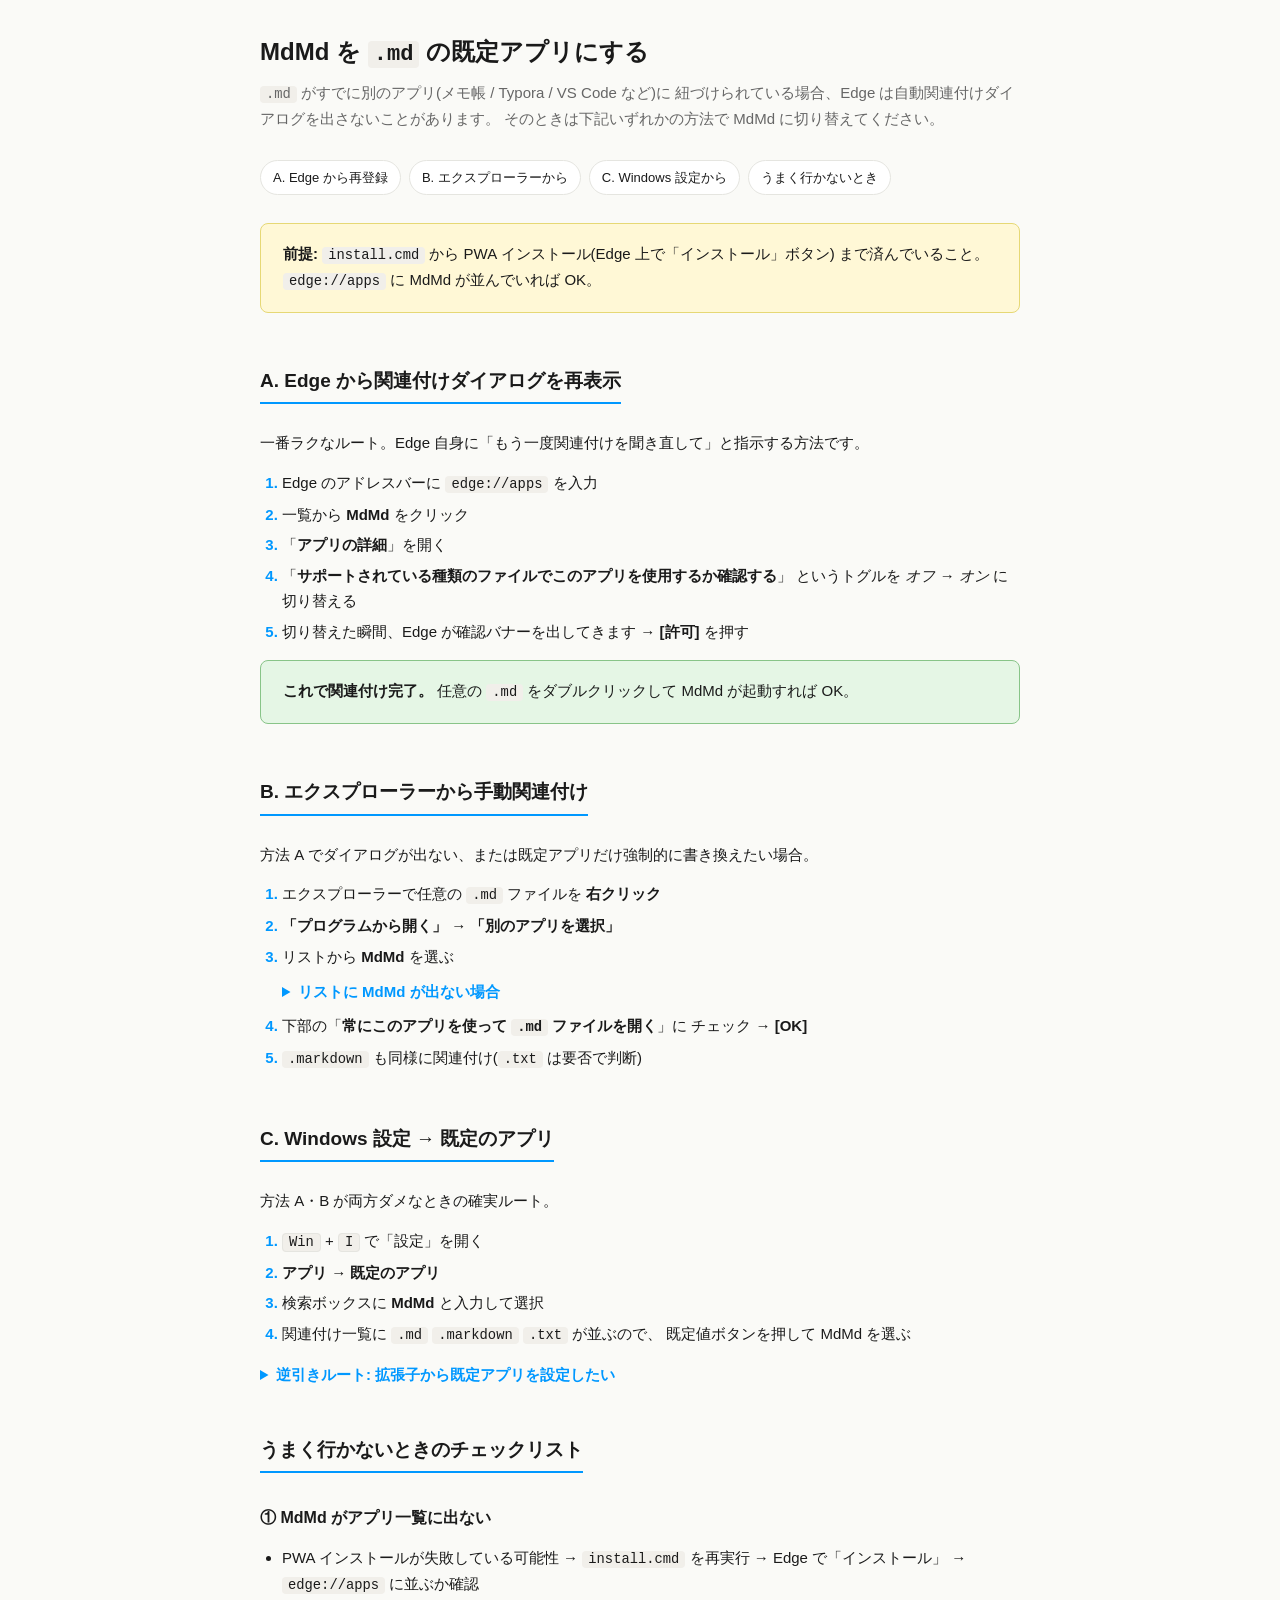
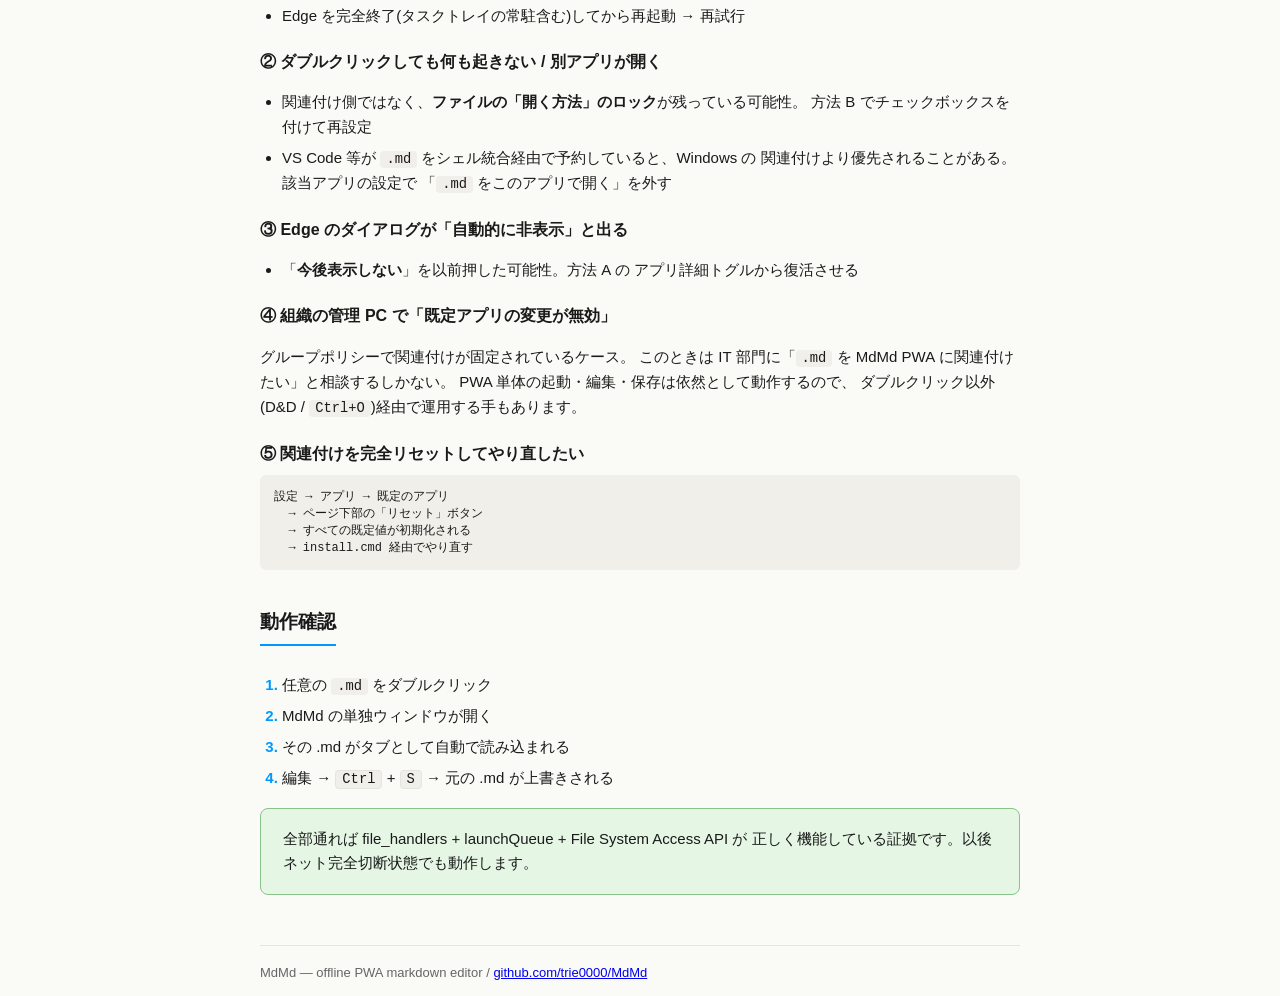
==== install-help.html @ 545d8587 "docs: add install-help.html for file-association troubleshooting Standalone single-file page coverin" ====
<!DOCTYPE html>
<html lang="ja">
<head>
<meta charset="UTF-8">
<title>MdMd を .md の既定アプリにする — トラブルシューティング</title>
<meta name="viewport" content="width=device-width,initial-scale=1">
<style>
  :root {
    --bg: #fafaf7;
    --fg: #1a1a1a;
    --muted: #666;
    --accent: #0098ff;
    --card: #ffffff;
    --border: #e5e5e0;
    --code-bg: #f1efea;
    --warn-bg: #fff8d6;
    --warn-border: #e6d875;
    --ok-bg: #e5f6e5;
    --ok-border: #88c488;
  }
  @media (prefers-color-scheme: dark) {
    :root {
      --bg: #1e1e1e; --fg: #eaeaea; --muted: #999; --card: #2a2a2a;
      --border: #3a3a3a; --code-bg: #333; --warn-bg: #3a3525; --warn-border: #7a6a3a;
      --ok-bg: #25372a; --ok-border: #4a7a55;
    }
  }
  * { box-sizing: border-box; }
  body {
    margin: 0; padding: 32px 20px; background: var(--bg); color: var(--fg);
    font-family: -apple-system, BlinkMacSystemFont, "Segoe UI", "Hiragino Sans", "Yu Gothic", "Noto Sans JP", sans-serif;
    line-height: 1.65; font-size: 15px;
  }
  .wrap { max-width: 760px; margin: 0 auto; }
  h1 { font-size: 24px; margin: 0 0 8px; }
  h2 {
    font-size: 19px; margin: 36px 0 12px; padding-bottom: 6px;
    border-bottom: 2px solid var(--accent); display: inline-block;
  }
  h3 { font-size: 16px; margin: 20px 0 8px; }
  .lead { color: var(--muted); margin: 0 0 28px; }
  .card {
    background: var(--card); border: 1px solid var(--border); border-radius: 8px;
    padding: 18px 22px; margin: 16px 0;
  }
  .warn { background: var(--warn-bg); border-color: var(--warn-border); }
  .ok   { background: var(--ok-bg);   border-color: var(--ok-border); }
  .badge {
    display: inline-block; font-size: 12px; font-weight: 700;
    background: var(--accent); color: #fff; padding: 2px 8px; border-radius: 999px;
    vertical-align: middle; margin-right: 6px;
  }
  ol, ul { padding-left: 22px; }
  ol li, ul li { margin: 6px 0; }
  ol li::marker { color: var(--accent); font-weight: 700; }
  code, kbd {
    background: var(--code-bg); padding: 1px 6px; border-radius: 4px;
    font-family: "JetBrains Mono", "Consolas", "SF Mono", monospace; font-size: 0.92em;
  }
  kbd { border: 1px solid var(--border); }
  .path { color: var(--accent); font-weight: 600; }
  .step-num {
    display: inline-block; width: 22px; height: 22px; line-height: 22px;
    background: var(--accent); color: #fff; border-radius: 50%; text-align: center;
    font-size: 12px; font-weight: 700; margin-right: 6px;
  }
  details { margin: 10px 0; }
  summary { cursor: pointer; font-weight: 600; color: var(--accent); }
  .quick-nav {
    display: flex; flex-wrap: wrap; gap: 8px; margin: 16px 0 28px;
  }
  .quick-nav a {
    text-decoration: none; padding: 6px 12px; background: var(--card);
    border: 1px solid var(--border); border-radius: 999px; color: var(--fg); font-size: 13px;
  }
  .quick-nav a:hover { border-color: var(--accent); color: var(--accent); }
  .diagram {
    font-family: "JetBrains Mono", "Consolas", monospace; font-size: 12px;
    background: var(--code-bg); padding: 14px; border-radius: 6px;
    white-space: pre; overflow-x: auto; line-height: 1.4;
  }
  footer { margin-top: 50px; padding-top: 16px; border-top: 1px solid var(--border); color: var(--muted); font-size: 13px; }
</style>
</head>
<body>
<div class="wrap">

<h1>MdMd を <code>.md</code> の既定アプリにする</h1>
<p class="lead">
  <code>.md</code> がすでに別のアプリ(メモ帳 / Typora / VS Code など)に
  紐づけられている場合、Edge は自動関連付けダイアログを出さないことがあります。
  そのときは下記いずれかの方法で MdMd に切り替えてください。
</p>

<div class="quick-nav">
  <a href="#a">A. Edge から再登録</a>
  <a href="#b">B. エクスプローラーから</a>
  <a href="#c">C. Windows 設定から</a>
  <a href="#troubleshoot">うまく行かないとき</a>
</div>

<div class="card warn">
  <strong>前提:</strong>
  <code>install.cmd</code> から PWA インストール(Edge 上で「インストール」ボタン)
  まで済んでいること。<code>edge://apps</code> に MdMd が並んでいれば OK。
</div>

<h2 id="a">A. Edge から関連付けダイアログを再表示</h2>
<p>一番ラクなルート。Edge 自身に「もう一度関連付けを聞き直して」と指示する方法です。</p>
<ol>
  <li>Edge のアドレスバーに <code>edge://apps</code> を入力</li>
  <li>一覧から <strong>MdMd</strong> をクリック</li>
  <li>「<strong>アプリの詳細</strong>」を開く</li>
  <li>
    「<strong>サポートされている種類のファイルでこのアプリを使用するか確認する</strong>」
    というトグルを <em>オフ → オン</em> に切り替える
  </li>
  <li>切り替えた瞬間、Edge が確認バナーを出してきます → <strong>[許可]</strong> を押す</li>
</ol>
<div class="card ok"><strong>これで関連付け完了。</strong> 任意の <code>.md</code> をダブルクリックして MdMd が起動すれば OK。</div>

<h2 id="b">B. エクスプローラーから手動関連付け</h2>
<p>方法 A でダイアログが出ない、または既定アプリだけ強制的に書き換えたい場合。</p>
<ol>
  <li>エクスプローラーで任意の <code>.md</code> ファイルを <strong>右クリック</strong></li>
  <li><strong>「プログラムから開く」 → 「別のアプリを選択」</strong></li>
  <li>
    リストから <strong>MdMd</strong> を選ぶ
    <details>
      <summary>リストに MdMd が出ない場合</summary>
      <ul>
        <li>「<strong>PC でアプリを選択する</strong>」 / 「<strong>常にこのアプリで開く</strong>」を一旦タップせず、
          そのままダイアログ下部の「<strong>その他のアプリ</strong>」を展開</li>
        <li>それでも無ければ Edge を一度終了して、エクスプローラーを再起動してから再試行</li>
        <li>最終手段は <a href="#c">方法 C</a></li>
      </ul>
    </details>
  </li>
  <li>
    下部の「<strong>常にこのアプリを使って <code>.md</code> ファイルを開く</strong>」に
    チェック → <strong>[OK]</strong>
  </li>
  <li><code>.markdown</code> も同様に関連付け(<code>.txt</code> は要否で判断)</li>
</ol>

<h2 id="c">C. Windows 設定 → 既定のアプリ</h2>
<p>方法 A・B が両方ダメなときの確実ルート。</p>
<ol>
  <li><kbd>Win</kbd> + <kbd>I</kbd> で「設定」を開く</li>
  <li><strong>アプリ</strong> → <strong>既定のアプリ</strong></li>
  <li>検索ボックスに <strong>MdMd</strong> と入力して選択</li>
  <li>関連付け一覧に <code>.md</code> <code>.markdown</code> <code>.txt</code> が並ぶので、
    既定値ボタンを押して MdMd を選ぶ</li>
</ol>
<details>
  <summary>逆引きルート: 拡張子から既定アプリを設定したい</summary>
  <ol>
    <li>設定 → アプリ → 既定のアプリ → <strong>「ファイルの種類で既定値を選択する」</strong></li>
    <li>一覧を下にスクロールして <code>.md</code> を探す</li>
    <li>右の現在の既定アプリをクリック → MdMd を選ぶ</li>
  </ol>
</details>

<h2 id="troubleshoot">うまく行かないときのチェックリスト</h2>

<h3>① MdMd がアプリ一覧に出ない</h3>
<ul>
  <li>PWA インストールが失敗している可能性 → <code>install.cmd</code> を再実行 →
    Edge で「インストール」 → <code>edge://apps</code> に並ぶか確認</li>
  <li>Edge を完全終了(タスクトレイの常駐含む)してから再起動 → 再試行</li>
</ul>

<h3>② ダブルクリックしても何も起きない / 別アプリが開く</h3>
<ul>
  <li>関連付け側ではなく、<strong>ファイルの「開く方法」のロック</strong>が残っている可能性。
    方法 B でチェックボックスを付けて再設定</li>
  <li>VS Code 等が <code>.md</code> をシェル統合経由で予約していると、Windows の
    関連付けより優先されることがある。該当アプリの設定で
    「<code>.md</code> をこのアプリで開く」を外す</li>
</ul>

<h3>③ Edge のダイアログが「自動的に非表示」と出る</h3>
<ul>
  <li>「<strong>今後表示しない</strong>」を以前押した可能性。方法 A の
    アプリ詳細トグルから復活させる</li>
</ul>

<h3>④ 組織の管理 PC で「既定アプリの変更が無効」</h3>
<p>グループポリシーで関連付けが固定されているケース。
このときは IT 部門に「<code>.md</code> を MdMd PWA に関連付けたい」と相談するしかない。
PWA 単体の起動・編集・保存は依然として動作するので、
ダブルクリック以外(D&D / <code>Ctrl+O</code>)経由で運用する手もあります。</p>

<h3>⑤ 関連付けを完全リセットしてやり直したい</h3>
<div class="diagram">設定 → アプリ → 既定のアプリ
  → ページ下部の「リセット」ボタン
  → すべての既定値が初期化される
  → install.cmd 経由でやり直す</div>

<h2>動作確認</h2>
<ol>
  <li>任意の <code>.md</code> をダブルクリック</li>
  <li>MdMd の単独ウィンドウが開く</li>
  <li>その .md がタブとして自動で読み込まれる</li>
  <li>編集 → <kbd>Ctrl</kbd> + <kbd>S</kbd> → 元の .md が上書きされる</li>
</ol>
<div class="card ok">
  全部通れば file_handlers + launchQueue + File System Access API が
  正しく機能している証拠です。以後ネット完全切断状態でも動作します。
</div>

<footer>
  MdMd — offline PWA markdown editor /
  <a href="https://github.com/trie0000/MdMd">github.com/trie0000/MdMd</a>
</footer>

</div>
</body>
</html>
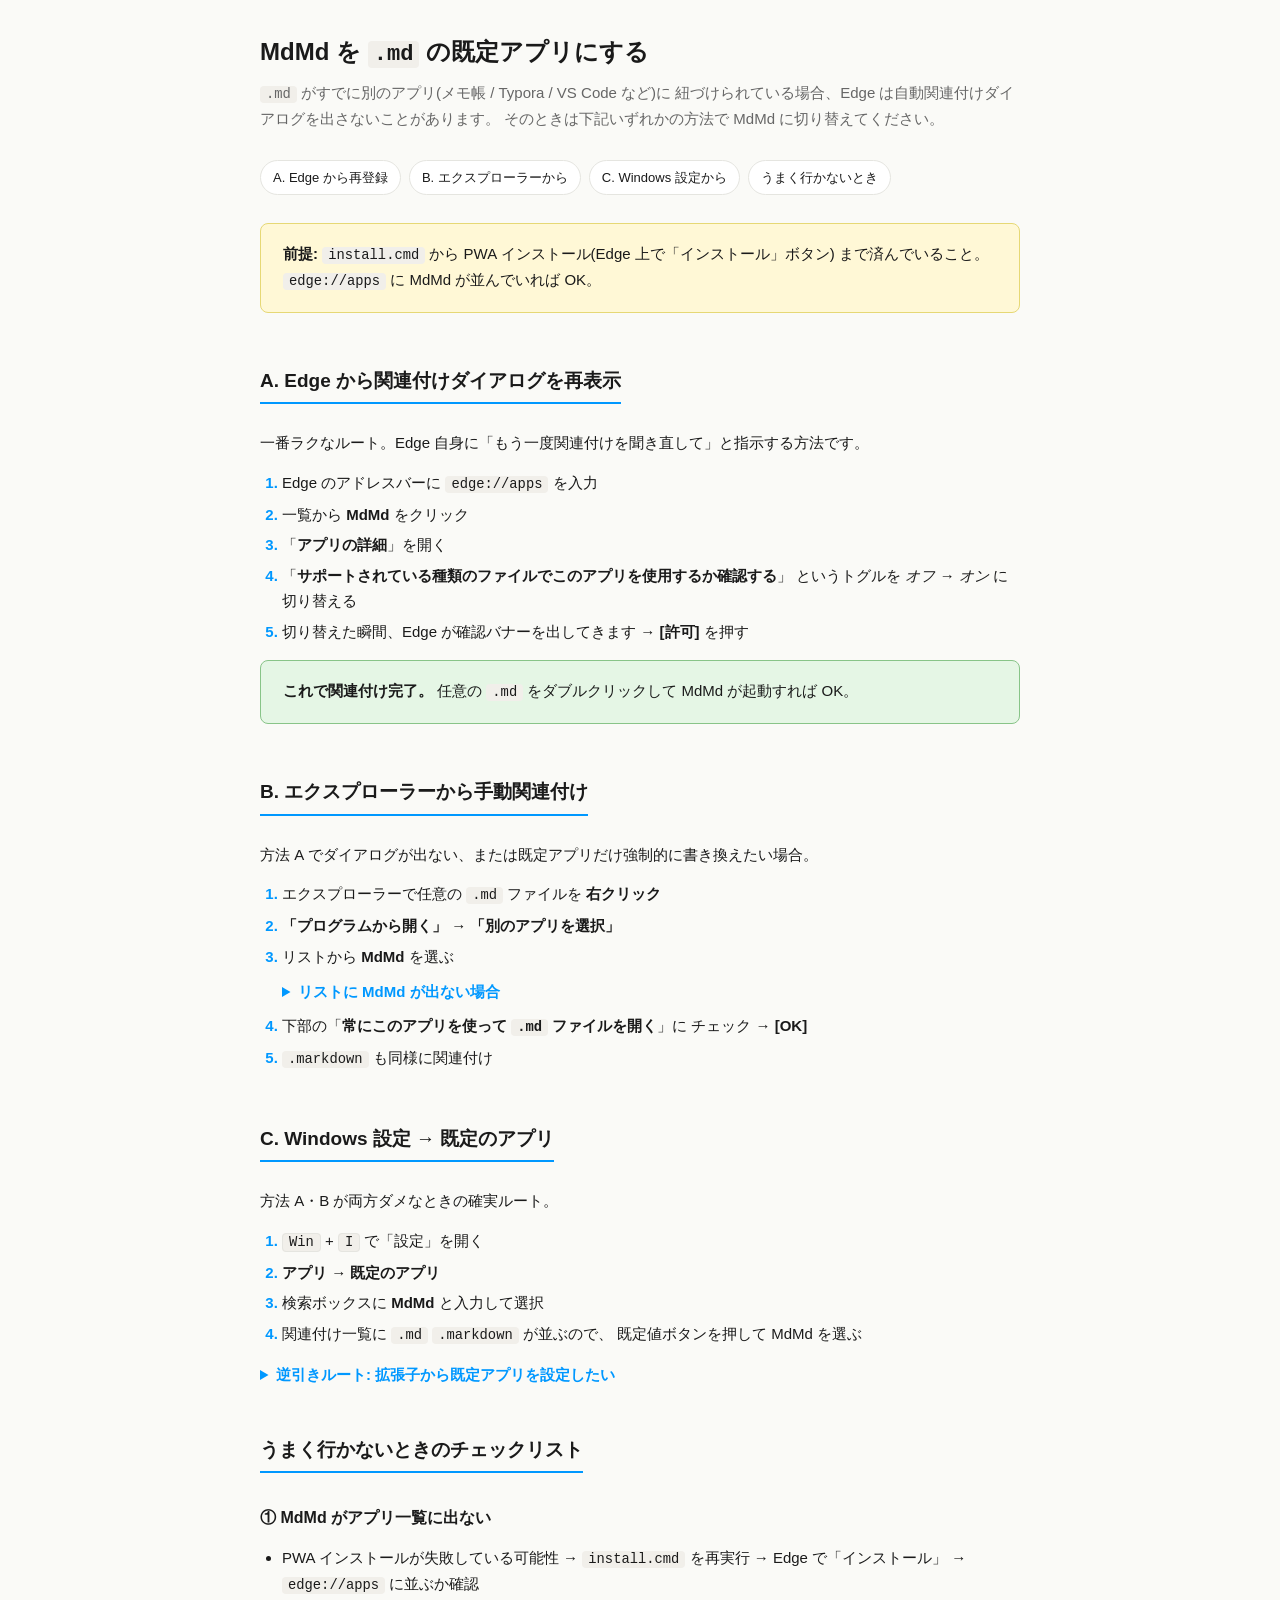
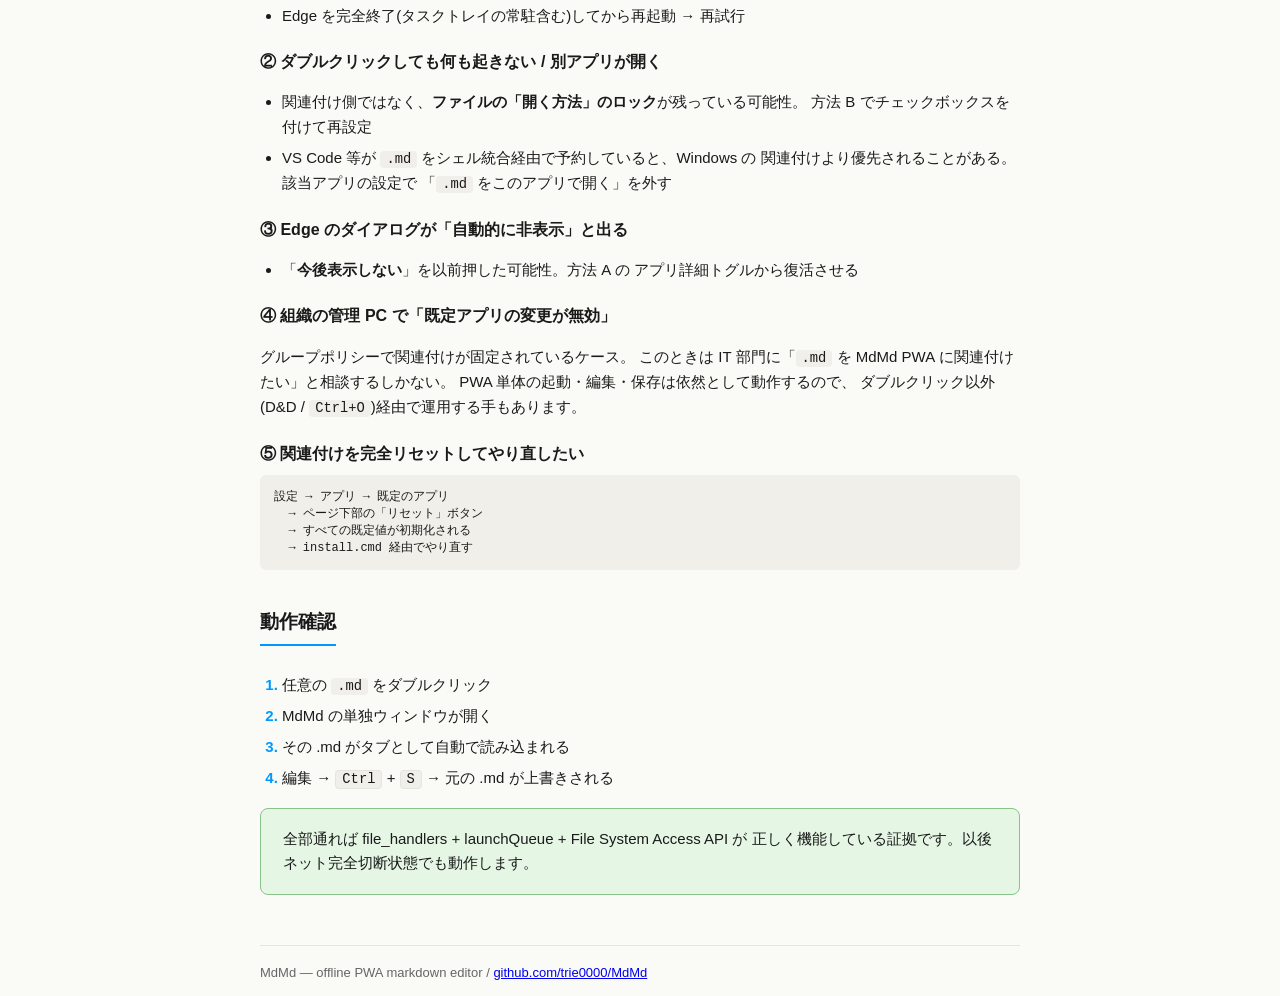
==== commit 20379d3f: "feat: drop .txt from MdMd file handling .txt is too generic to claim as a markdown editor's default " ====
--- a/install-help.html
+++ b/install-help.html
@@ -140,7 +140,7 @@
     下部の「<strong>常にこのアプリを使って <code>.md</code> ファイルを開く</strong>」に
     チェック → <strong>[OK]</strong>
   </li>
-  <li><code>.markdown</code> も同様に関連付け(<code>.txt</code> は要否で判断)</li>
+  <li><code>.markdown</code> も同様に関連付け</li>
 </ol>
 
 <h2 id="c">C. Windows 設定 → 既定のアプリ</h2>
@@ -149,7 +149,7 @@
   <li><kbd>Win</kbd> + <kbd>I</kbd> で「設定」を開く</li>
   <li><strong>アプリ</strong> → <strong>既定のアプリ</strong></li>
   <li>検索ボックスに <strong>MdMd</strong> と入力して選択</li>
-  <li>関連付け一覧に <code>.md</code> <code>.markdown</code> <code>.txt</code> が並ぶので、
+  <li>関連付け一覧に <code>.md</code> <code>.markdown</code> が並ぶので、
     既定値ボタンを押して MdMd を選ぶ</li>
 </ol>
 <details>
